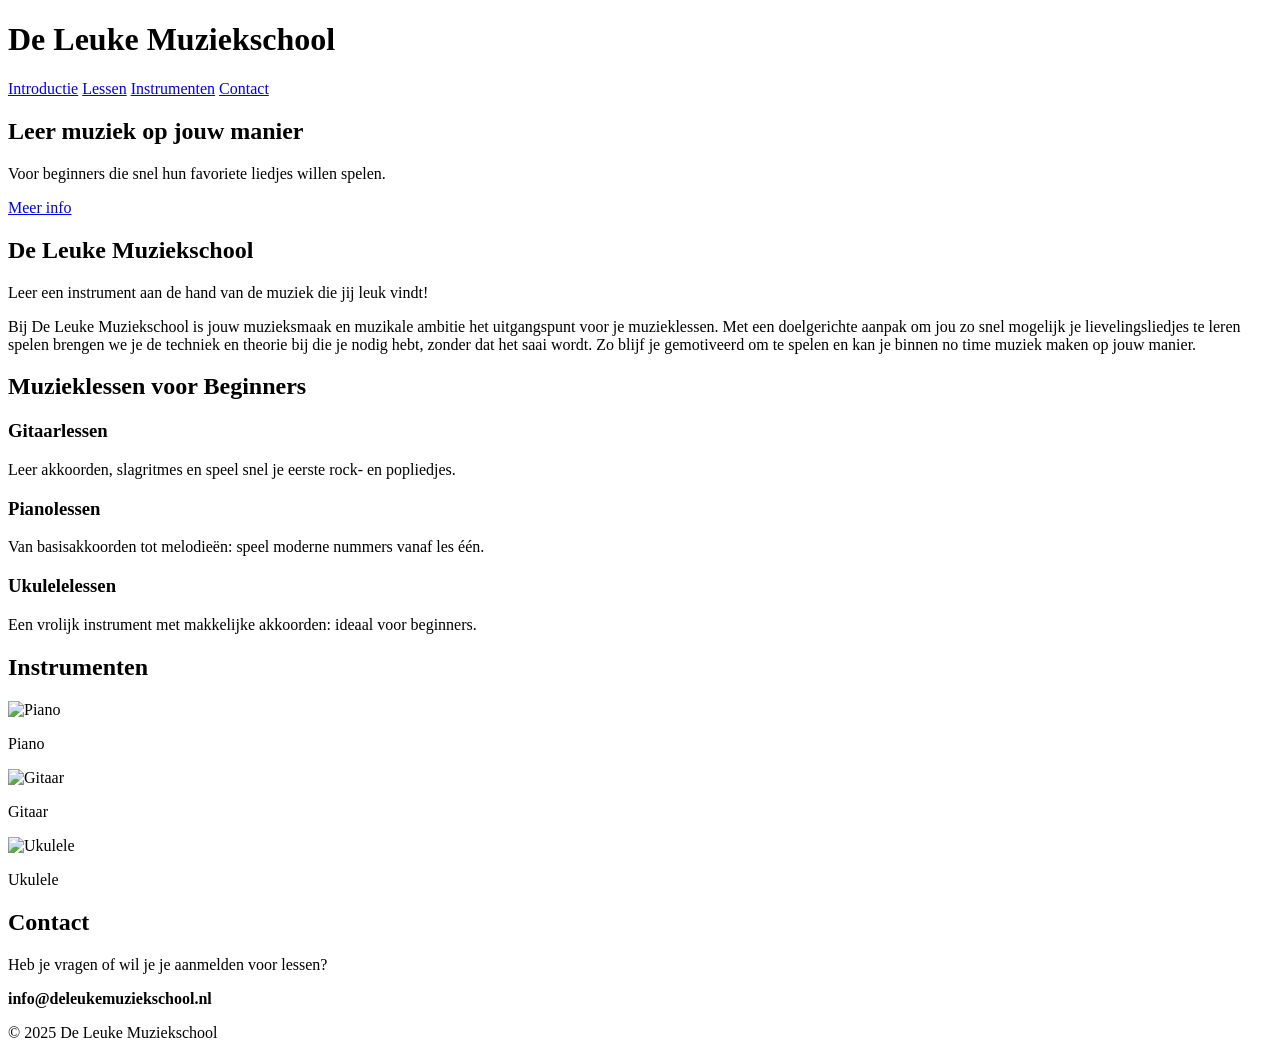
==== index.html @ 18254a3e "Create index.html" ====
<!DOCTYPE html>
<html lang="nl">
<head>
    <meta charset="UTF-8" />
    <meta name="viewport" content="width=device-width, initial-scale=1.0" />
    <title>De Leuke Muziekschool – Muzieklessen voor Beginners</title>
    <link rel="stylesheet" href="styles.css" />
</head>

<body>
    <header>
        <h1>De Leuke Muziekschool</h1>
        <nav>
            <a href="#intro">Introductie</a>
            <a href="#lessen">Lessen</a>
            <a href="#instrumenten">Instrumenten</a>
            <a href="#contact">Contact</a>
        </nav>
    </header>

    <section id="hero">
        <h2>Leer muziek op jouw manier</h2>
        <p>Voor beginners die snel hun favoriete liedjes willen spelen.</p>
        <a class="btn" href="#intro">Meer info</a>
    </section>

    <!-- Introductietekst -->
    <section id="intro">
        <h2>De Leuke Muziekschool</h2>
        <p>
            Leer een instrument aan de hand van de muziek die jij leuk vindt!
        </p>
        <p>
            Bij De Leuke Muziekschool is jouw muzieksmaak en muzikale ambitie het uitgangspunt
            voor je muzieklessen. Met een doelgerichte aanpak om jou zo snel mogelijk je
            lievelingsliedjes te leren spelen brengen we je de techniek en theorie bij die je
            nodig hebt, zonder dat het saai wordt. Zo blijf je gemotiveerd om te spelen en kan
            je binnen no time muziek maken op jouw manier.
        </p>
    </section>

    <section id="lessen">
        <h2>Muzieklessen voor Beginners</h2>

        <div class="card-container">
            <div class="card">
                <h3>Gitaarlessen</h3>
                <p>Leer akkoorden, slagritmes en speel snel je eerste rock- en popliedjes.</p>
            </div>

            <div class="card">
                <h3>Pianolessen</h3>
                <p>Van basisakkoorden tot melodieën: speel moderne nummers vanaf les één.</p>
            </div>

            <div class="card">
                <h3>Ukulelelessen</h3>
                <p>Een vrolijk instrument met makkelijke akkoorden: ideaal voor beginners.</p>
            </div>
        </div>
    </section>

    <!-- Instrument afbeeldingen -->
    <section id="instrumenten">
        <h2>Instrumenten</h2>

        <div class="img-row">
            <div class="img-card">
                <img src="piano.jpg" alt="Piano">
                <p>Piano</p>
            </div>

            <div class="img-card">
                <img src="guitar.jpg" alt="Gitaar">
                <p>Gitaar</p>
            </div>

            <div class="img-card">
                <img src="ukulele.jpg" alt="Ukulele">
                <p>Ukulele</p>
            </div>
        </div>
    </section>

    <section id="contact">
        <h2>Contact</h2>
        <p>Heb je vragen of wil je je aanmelden voor lessen?</p>
        <p><strong>info@deleukemuziekschool.nl</strong></p>
    </section>

    <footer>
        <p>© 2025 De Leuke Muziekschool</p>
    </footer>
</body>
</html>
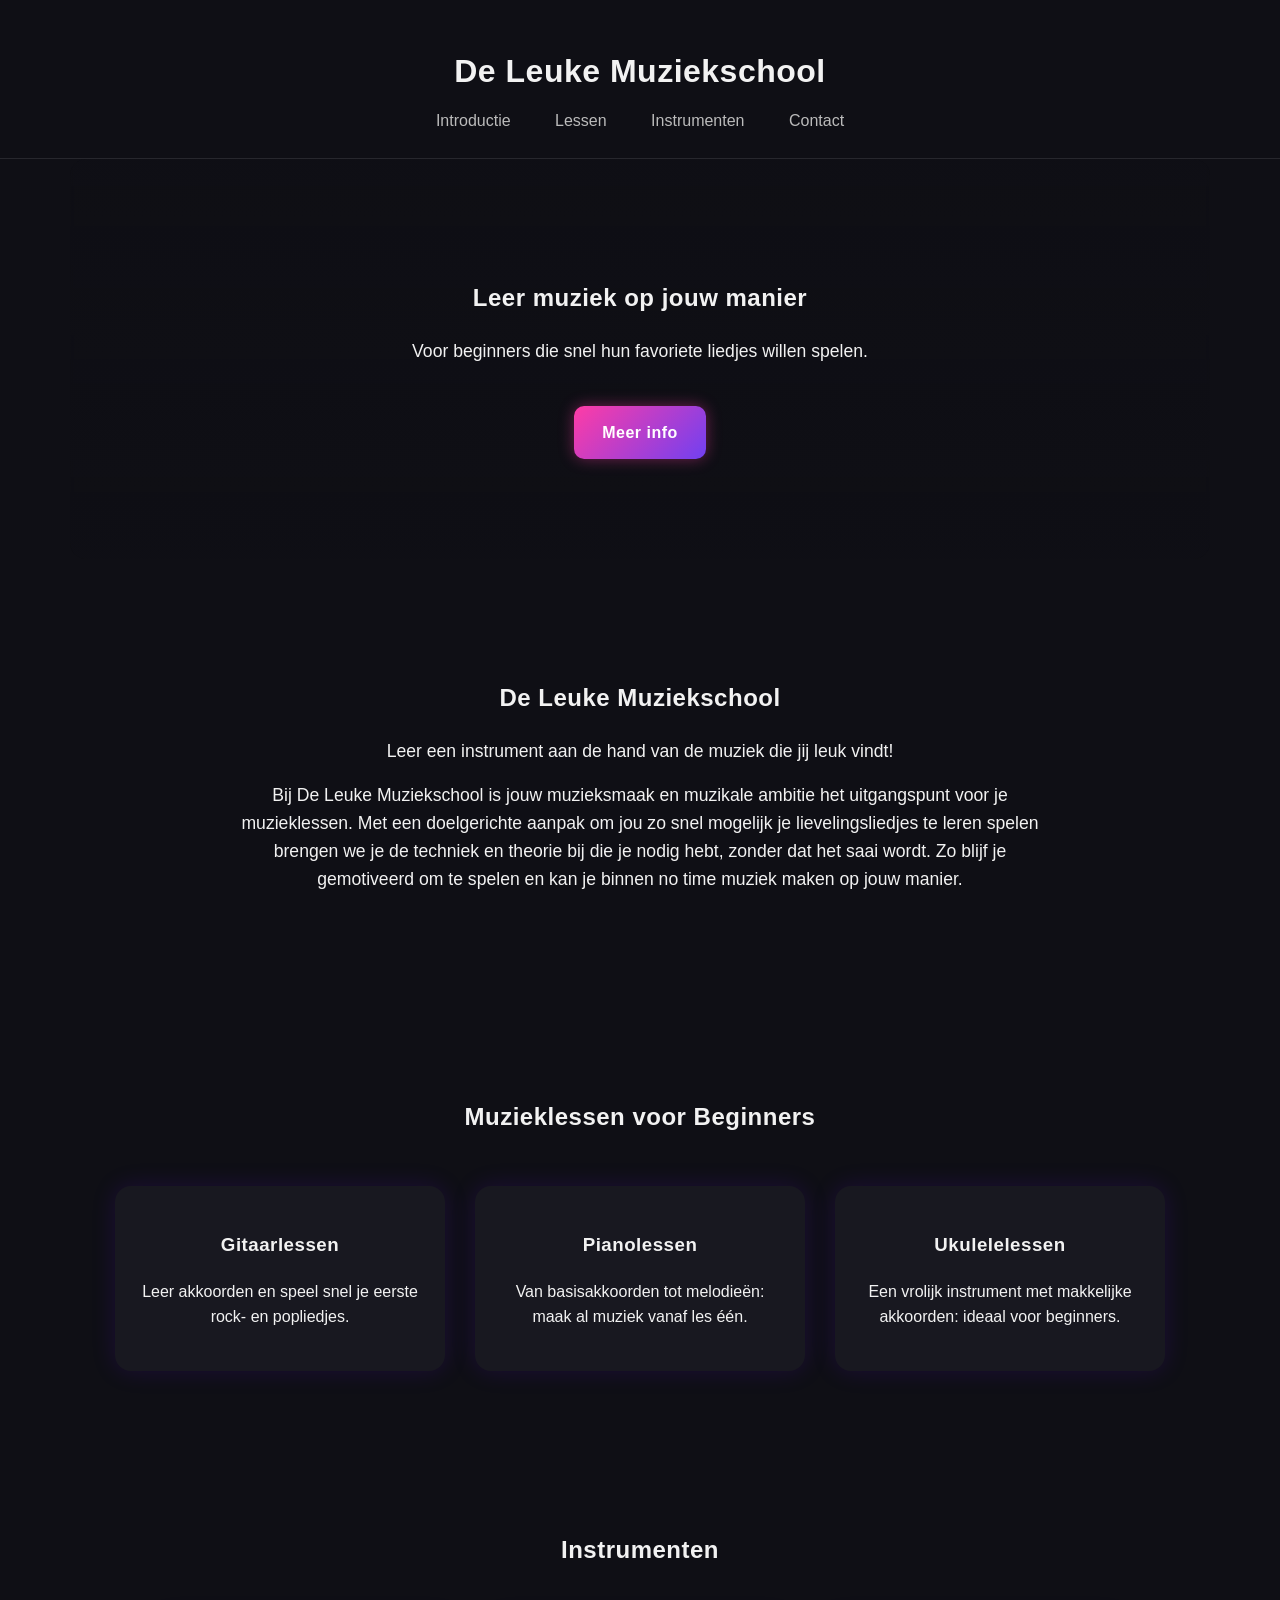
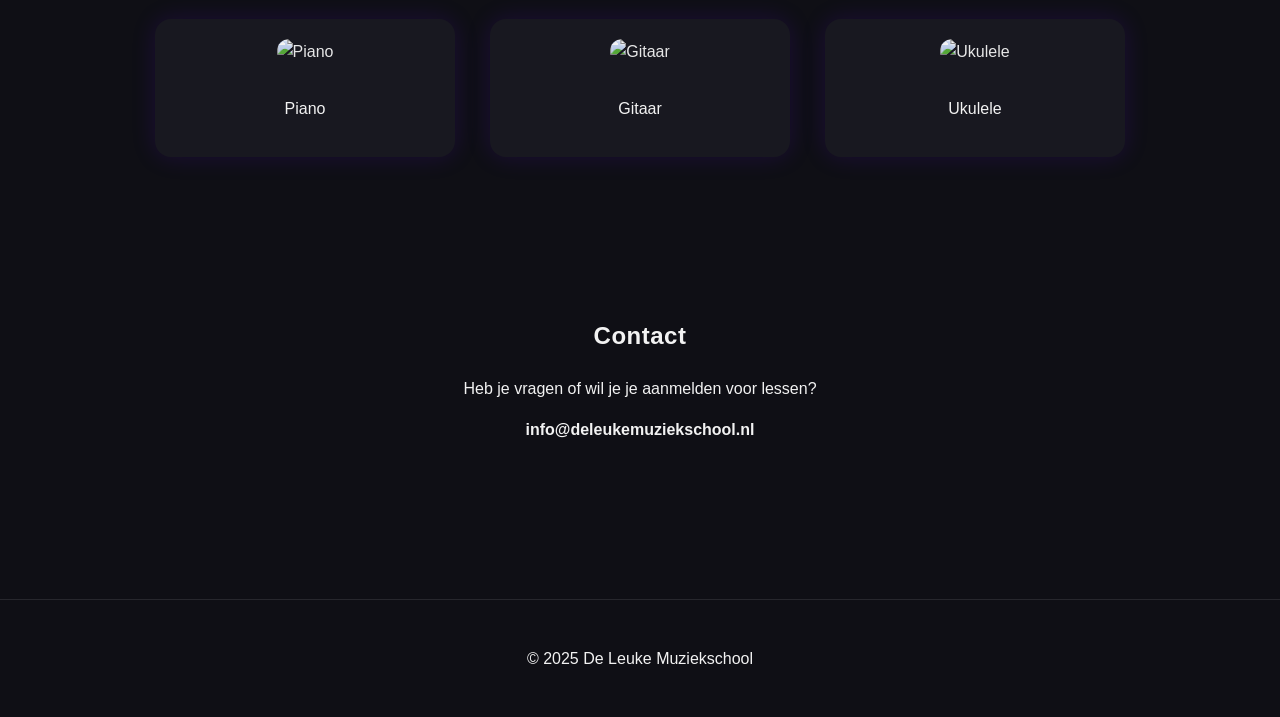
==== commit ddedaed8: "Update index.html" ====
--- a/index.html
+++ b/index.html
@@ -18,7 +18,7 @@
         </nav>
     </header>
 
-    <section id="hero">
+<section id="intro" class="bg-image" style="background-image: url('intro-bg.jpg');">
         <h2>Leer muziek op jouw manier</h2>
         <p>Voor beginners die snel hun favoriete liedjes willen spelen.</p>
         <a class="btn" href="#intro">Meer info</a>
@@ -45,12 +45,12 @@
         <div class="card-container">
             <div class="card">
                 <h3>Gitaarlessen</h3>
-                <p>Leer akkoorden, slagritmes en speel snel je eerste rock- en popliedjes.</p>
+                <p>Leer akkoorden en speel snel je eerste rock- en popliedjes.</p>
             </div>
 
             <div class="card">
                 <h3>Pianolessen</h3>
-                <p>Van basisakkoorden tot melodieën: speel moderne nummers vanaf les één.</p>
+                <p>Van basisakkoorden tot melodieën: maak al muziek vanaf les één.</p>
             </div>
 
             <div class="card">
--- a/styles.css
+++ b/styles.css
@@ -0,0 +1,197 @@
+/* GLOBAL */
+body {
+    margin: 0;
+    font-family: 'Inter', Arial, sans-serif;
+    background: #0f0f15;
+    color: #f2f2f2;
+    line-height: 1.6;
+}
+
+h1, h2, h3 {
+    font-weight: 700;
+    letter-spacing: 0.5px;
+}
+
+a {
+    transition: 0.3s ease;
+}
+
+/* HEADER */
+header {
+    background: #0f0f15;
+    border-bottom: 1px solid rgba(255,255,255,0.1);
+    padding: 25px;
+    text-align: center;
+}
+
+header h1 {
+    margin-bottom: 10px;
+    font-size: 2rem;
+}
+
+nav a {
+    color: #bbb;
+    margin: 0 20px;
+    text-decoration: none;
+    font-size: 1rem;
+    font-weight: 500;
+}
+
+nav a:hover {
+    color: #fff;
+}
+
+/* HERO SECTION */
+#hero {
+    padding: 100px 20px;
+    text-align: center;
+    background: linear-gradient(135deg, #1d1d29, #12121a);
+    color: #fff;
+}
+
+#hero h2 {
+    font-size: 2.5rem;
+    margin-bottom: 10px;
+}
+
+#hero p {
+    font-size: 1.2rem;
+    opacity: 0.8;
+}
+
+.btn {
+    background: linear-gradient(135deg, #ff3ca6, #7140f1);
+    color: white;
+    padding: 14px 28px;
+    text-decoration: none;
+    display: inline-block;
+    margin-top: 25px;
+    border-radius: 10px;
+    font-weight: 600;
+    letter-spacing: 0.5px;
+    box-shadow: 0 0 15px rgba(255, 60, 166, 0.4);
+}
+
+.btn:hover {
+    opacity: 0.9;
+    transform: translateY(-2px);
+}
+
+/* SECTION LAYOUT */
+section {
+    padding: 70px 20px;
+    max-width: 1100px;
+    margin: auto;
+    text-align: center;
+}
+
+#intro p {
+    max-width: 800px;
+    margin: 15px auto;
+    font-size: 1.1rem;
+}
+
+/* CARD SECTION */
+.card-container {
+    display: flex;
+    justify-content: center;
+    flex-wrap: wrap;
+    gap: 30px;
+    margin-top: 50px;
+}
+
+.card {
+    background: #181820;
+    width: 280px;
+    padding: 25px;
+    border-radius: 16px;
+    box-shadow: 0 0 25px rgba(100, 0, 255, 0.15);
+    transition: 0.3s ease;
+}
+
+.card:hover {
+    transform: translateY(-6px);
+    box-shadow: 0 0 35px rgba(255, 60, 166, 0.3);
+}
+
+/* IMAGE CARDS */
+.img-row {
+    display: flex;
+    justify-content: center;
+    flex-wrap: wrap;
+    gap: 35px;
+    margin-top: 50px;
+}
+
+.img-card {
+    background: #181820;
+    padding: 20px;
+    border-radius: 16px;
+    width: 260px;
+    box-shadow: 0 0 25px rgba(100, 0, 255, 0.15);
+    transition: 0.3s ease;
+}
+
+.img-card:hover {
+    transform: translateY(-6px);
+    box-shadow: 0 0 35px rgba(255, 60, 166, 0.3);
+}
+
+.img-card img {
+    width: 100%;
+    height: auto;
+    border-radius: 12px;
+    margin-bottom: 15px;
+    opacity: 0.95;
+}
+
+.img-card img:hover {
+    opacity: 1;
+}
+
+/* FOOTER */
+footer {
+    background: #0f0f15;
+    padding: 30px;
+    text-align: center;
+    margin-top: 70px;
+    border-top: 1px solid rgba(255,255,255,0.1);
+}
+
+/* INTRO SECTION WITH OPTIONAL BACKGROUND IMAGE */
+#intro {
+    position: relative;
+    padding: 100px 20px;
+    border-radius: 16px;
+    overflow: hidden;
+}
+
+/* The actual image */
+#intro.bg-image {
+    background-size: cover;
+    background-position: center;
+    background-repeat: no-repeat;
+}
+
+/* Gradient overlay for readability */
+#intro.bg-image::before {
+    content: "";
+    position: absolute;
+    top: 0;
+    left: 0;
+    width: 100%;
+    height: 100%;
+    background: linear-gradient(
+        rgba(15, 15, 21, 0.7),
+        rgba(15, 15, 21, 0.9)
+    );
+    backdrop-filter: blur(2px);
+    z-index: 0;
+}
+
+/* Make text appear above overlay */
+#intro * {
+    position: relative;
+    z-index: 1;
+}
+
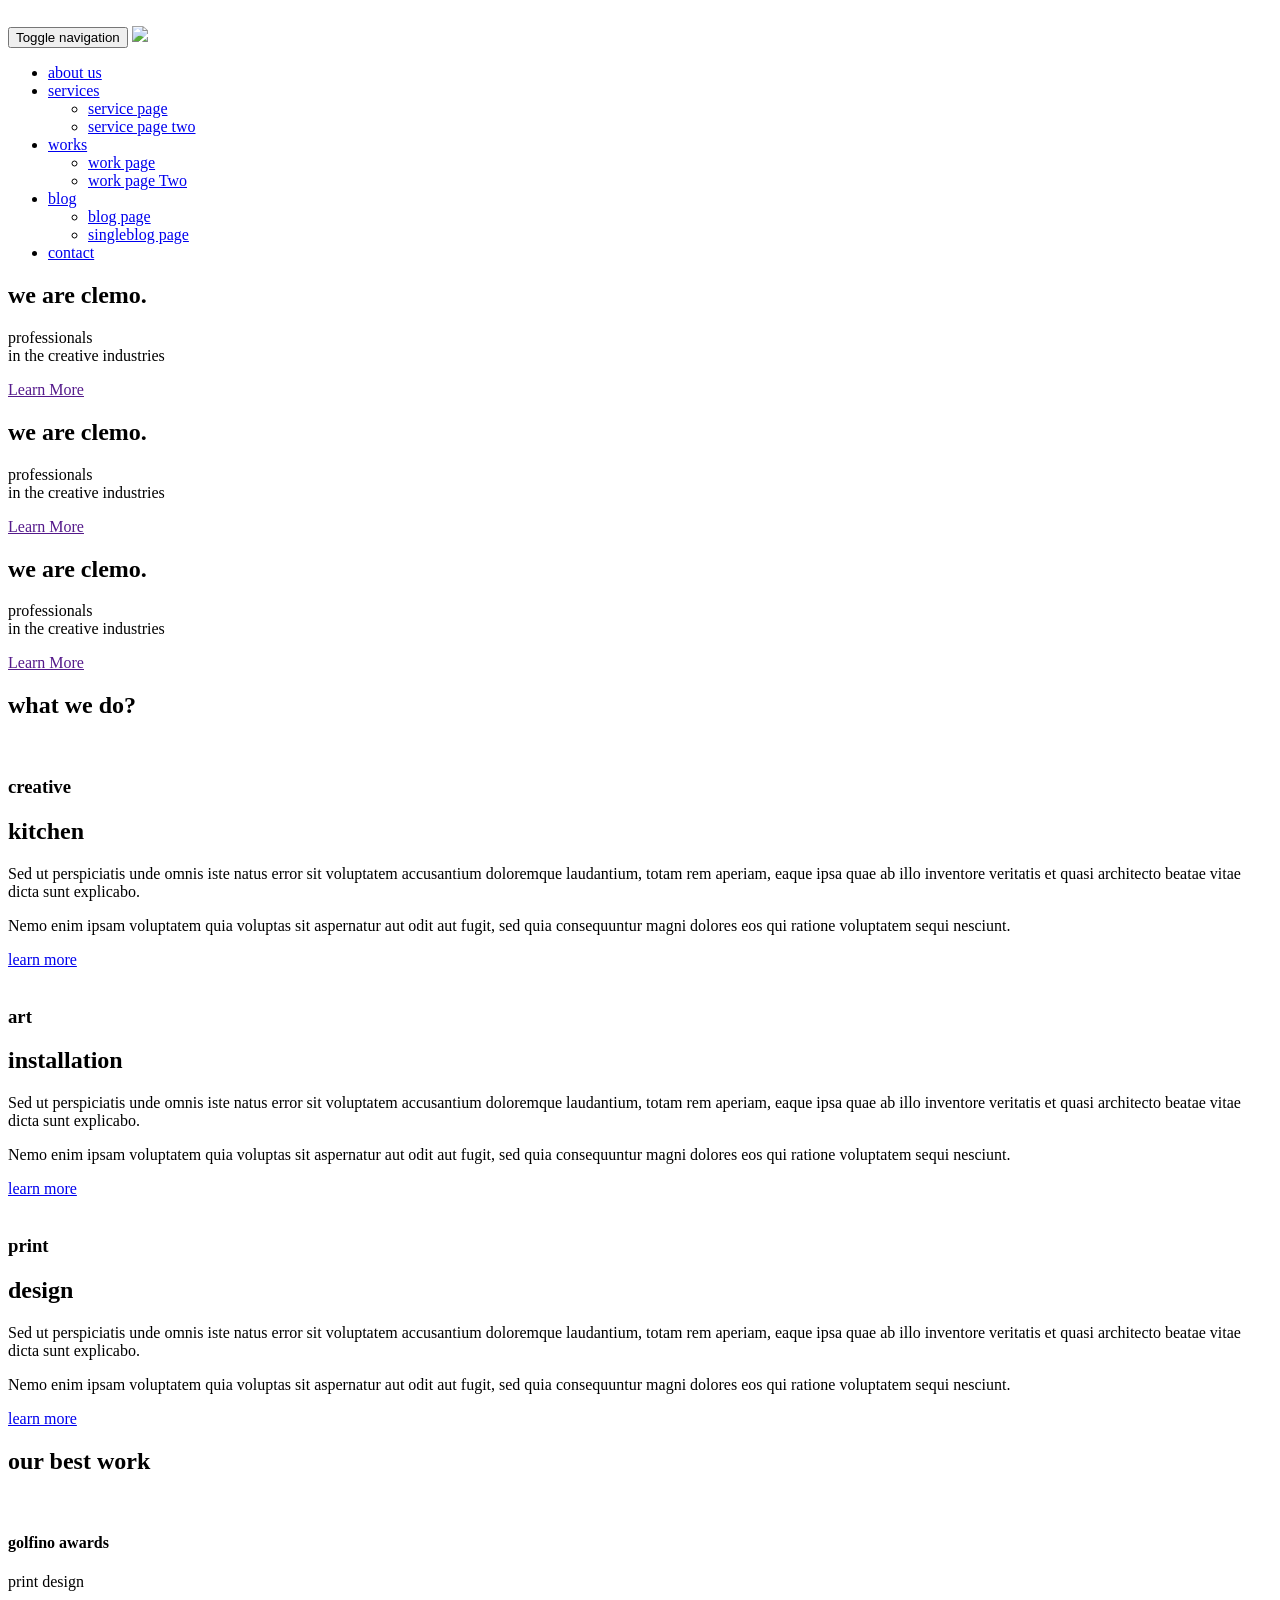
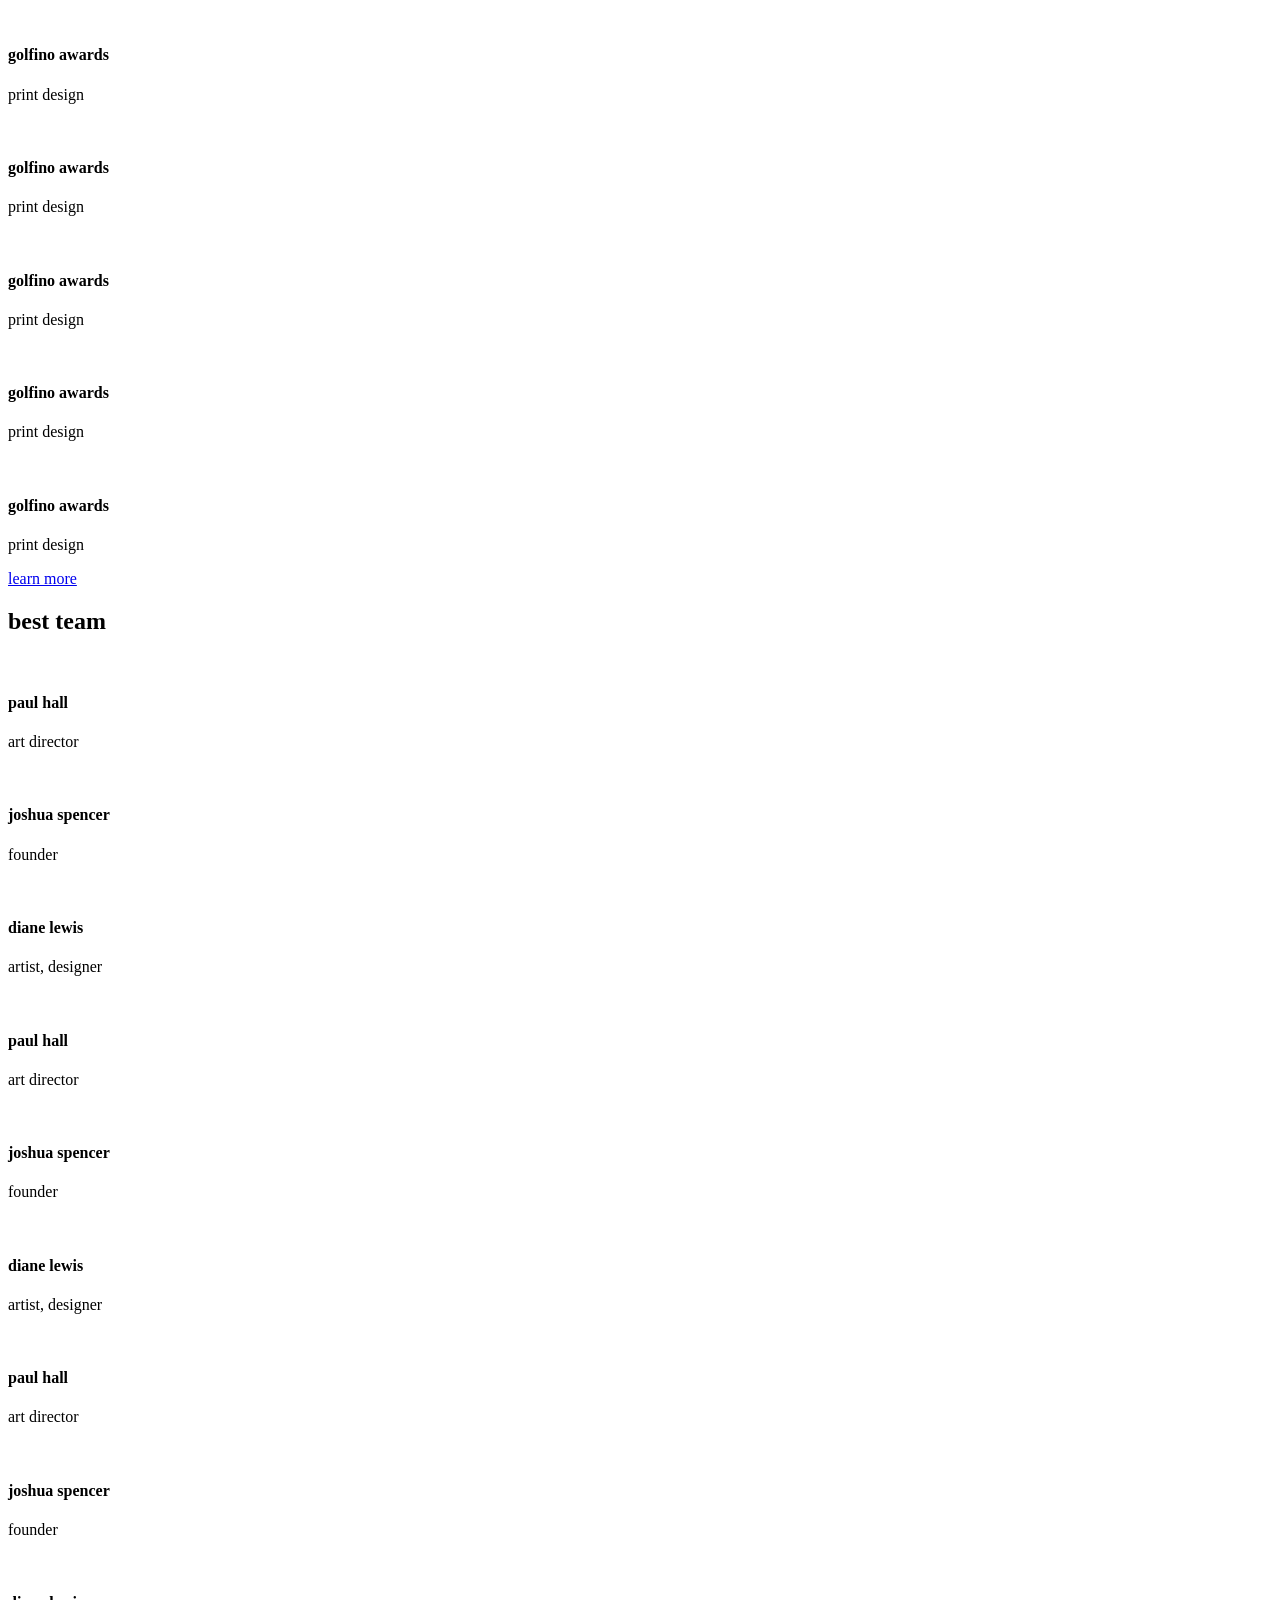
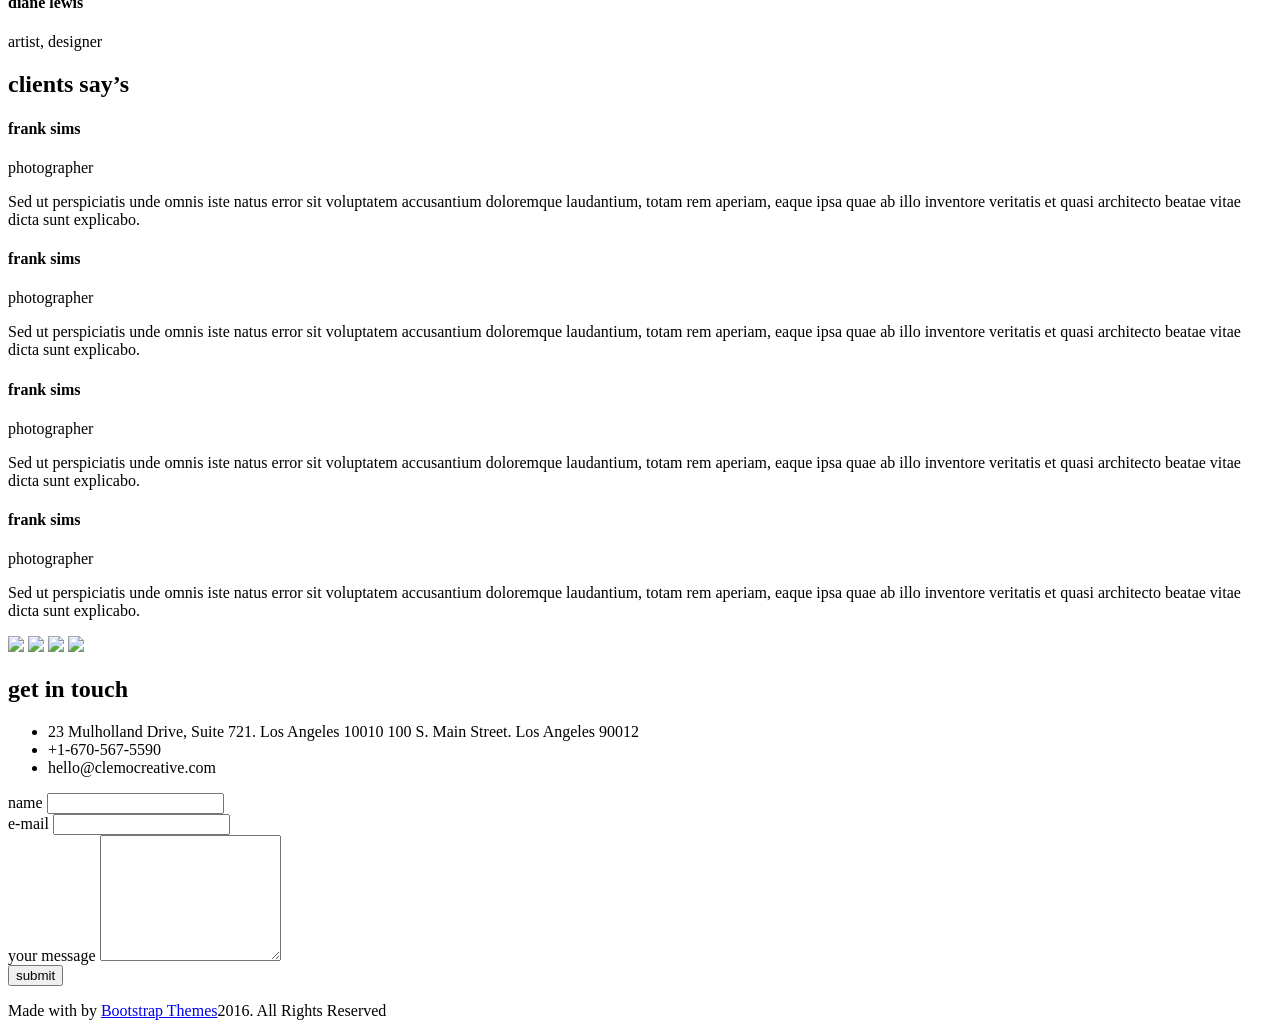
==== commit 1af80476: "djdjs" ====
--- a/index.html
+++ b/index.html
@@ -1,95 +1,723 @@
-<!DOCTYPE html>
-<html lang="nl">
-<head>
-    <meta charset="UTF-8" />
-    <meta name="viewport" content="width=device-width, initial-scale=1.0" />
-    <title>De Leuke Muziekschool – Muzieklessen voor Beginners</title>
-    <link rel="stylesheet" href="styles.css" />
-</head>
-
-<body>
-    <header>
-        <h1>De Leuke Muziekschool</h1>
-        <nav>
-            <a href="#intro">Introductie</a>
-            <a href="#lessen">Lessen</a>
-            <a href="#instrumenten">Instrumenten</a>
-            <a href="#contact">Contact</a>
-        </nav>
-    </header>
-
-<section id="intro" class="bg-image" style="background-image: url('intro-bg.jpg');">
-        <h2>Leer muziek op jouw manier</h2>
-        <p>Voor beginners die snel hun favoriete liedjes willen spelen.</p>
-        <a class="btn" href="#intro">Meer info</a>
-    </section>
-
-    <!-- Introductietekst -->
-    <section id="intro">
-        <h2>De Leuke Muziekschool</h2>
-        <p>
-            Leer een instrument aan de hand van de muziek die jij leuk vindt!
-        </p>
-        <p>
-            Bij De Leuke Muziekschool is jouw muzieksmaak en muzikale ambitie het uitgangspunt
-            voor je muzieklessen. Met een doelgerichte aanpak om jou zo snel mogelijk je
-            lievelingsliedjes te leren spelen brengen we je de techniek en theorie bij die je
-            nodig hebt, zonder dat het saai wordt. Zo blijf je gemotiveerd om te spelen en kan
-            je binnen no time muziek maken op jouw manier.
-        </p>
-    </section>
-
-    <section id="lessen">
-        <h2>Muzieklessen voor Beginners</h2>
-
-        <div class="card-container">
-            <div class="card">
-                <h3>Gitaarlessen</h3>
-                <p>Leer akkoorden en speel snel je eerste rock- en popliedjes.</p>
+<!doctype html>
+<!--[if lt IE 7]>      <html class="no-js lt-ie9 lt-ie8 lt-ie7" lang=""> <![endif]-->
+<!--[if IE 7]>         <html class="no-js lt-ie9 lt-ie8" lang=""> <![endif]-->
+<!--[if IE 8]>         <html class="no-js lt-ie9" lang=""> <![endif]-->
+<!--[if gt IE 8]><!--> <html class="no-js" lang=""> <!--<![endif]-->
+    <head>
+        <meta charset="utf-8">
+        <meta http-equiv="X-UA-Compatible" content="IE=edge,chrome=1">
+        <title>Clemo – Free HTML5 Multipurpose Portfolio Page Template</title>
+        <meta name="description" content="">
+        <meta name="viewport" content="width=device-width, initial-scale=1">
+        <link rel="apple-touch-icon" href="apple-touch-icon.png">
+
+
+        <!--Google fonts links-->
+        <link href="https://fonts.googleapis.com/css?family=Montserrat:400,700" rel="stylesheet">
+
+
+        <link rel="stylesheet" href="assets/css/fonticons.css">
+        <link rel="stylesheet" href="assets/css/slider-pro.css">
+        <!--<link rel="stylesheet" href="assets/css/stylesheet.css">-->
+        <link rel="stylesheet" href="assets/css/font-awesome.min.css">
+        <link rel="stylesheet" href="assets/css/bootstrap.min.css">
+
+
+        <!--For Plugins external css-->
+        <link rel="stylesheet" href="assets/css/plugins.css" />
+
+        <!--Theme custom css -->
+        <link rel="stylesheet" href="assets/css/style.css">
+
+        <!--Theme Responsive css-->
+        <link rel="stylesheet" href="assets/css/responsive.css" />
+
+        <script src="assets/js/vendor/modernizr-2.8.3-respond-1.4.2.min.js"></script>
+    </head>
+    <body data-spy="scroll" data-target=".navbar-collapse">
+        <!--[if lt IE 8]>
+            <p class="browserupgrade">You are using an <strong>outdated</strong> browser. Please <a href="http://browsehappy.com/">upgrade your browser</a> to improve your experience.</p>
+        <![endif]-->
+        <div class='preloader'><div class='loaded'>&nbsp;</div></div>
+        <header id="main_menu" class="header navbar-fixed-top">            
+            <div class="main_menu_bg">
+                <div class="container">
+                    <div class="row">
+                        <div class="nave_menu">
+                            <nav class="navbar navbar-default" id="navmenu">
+                                <div class="container-fluid">
+                                    <!-- Brand and toggle get grouped for better mobile display -->
+                                    <div class="navbar-header">
+                                        <button type="button" class="navbar-toggle collapsed" data-toggle="collapse" data-target="#bs-example-navbar-collapse-1" aria-expanded="false">
+                                            <span class="sr-only">Toggle navigation</span>
+                                            <span class="icon-bar"></span>
+                                            <span class="icon-bar"></span>
+                                            <span class="icon-bar"></span>
+                                        </button>
+                                        <a class="navbar-brand" href="index.html">
+                                            <img src="assets/images/logo.png"/>
+                                        </a>
+                                    </div>
+
+                                    <!-- Collect the nav links, forms, and other content for toggling -->
+
+
+
+                                    <div class="collapse navbar-collapse" id="bs-example-navbar-collapse-1">
+                                        <ul class="nav navbar-nav navbar-right">
+                                            <li><a href="aboutus.html">about us</a></li>
+                                            <li class="dropdown"><a href="#" class="dropdown-toggle" data-toggle="dropdown" role="button" aria-haspopup="true">services</a>
+                                                <ul class="dropdown-menu">
+                                                    <li><a href="service.html">service page</a></li>
+                                                    <li><a href="service1.html">service page two</a></li>
+                                                </ul>
+                                            </li>
+                                            <li class="dropdown"><a href="#" class="dropdown-toggle" data-toggle="dropdown" role="button" aria-haspopup="true">works</a>
+                                                <ul class="dropdown-menu">
+                                                    <li><a href="work.html">work page</a></li>
+                                                    <li><a href="work1.html">work page Two</a></li>
+                                                </ul>
+                                            </li>
+                                            <li class="dropdown"><a href="#" class="dropdown-toggle" data-toggle="dropdown" role="button" aria-haspopup="true">blog</a>
+                                                <ul class="dropdown-menu">
+                                                    <li><a href="blog.html">blog page</a></li>
+                                                    <li><a href="bloginner.html">singleblog page</a></li>
+                                                </ul>
+                                            </li>
+                                            <li><a href="contact.html">contact</a></li>
+                                        </ul>    
+                                    </div>
+
+                                </div>
+                            </nav>
+                        </div>	
+                    </div>
+
+                </div>
+
             </div>
-
-            <div class="card">
-                <h3>Pianolessen</h3>
-                <p>Van basisakkoorden tot melodieën: maak al muziek vanaf les één.</p>
+        </header> <!--End of header -->
+
+
+
+
+        <!-- Home Section -->
+        <section id="home" class="home">
+            <div class="container">
+                <div class="row">
+                    <div class="col-sm-12 ">
+                        <div class="main_home_slider text-center">
+
+
+                            <div class="single_home_slider">
+                                <div class="home-overlay"></div>
+                                <div class="main_home wow fadeInUp" data-wow-duration="700ms"> 
+
+                                    <h2>we are clemo.</h2>
+                                    <div class="separator"></div>
+                                    <p class="subtitle">professionals <br />
+                                        in the creative industries</p>
+                                    <div class="home_btn">
+                                        <a href="" class="btn">Learn More</a>
+                                    </div>
+                                </div>
+                            </div><!-- End of single_home_slider -->
+
+                            <div class="single_home_slider">
+                                <div class="home-overlay"></div>
+                                <div class="main_home wow fadeInUp" data-wow-duration="700ms">
+                                    <h2>we are clemo.</h2>
+                                    <div class="separator"></div>
+                                    <p class="subtitle">professionals <br />
+                                        in the creative industries</p>
+                                    <div class="home_btn">
+                                        <a href="" class="btn">Learn More</a>
+                                    </div>
+                                </div>
+                            </div><!-- End of single_home_slider -->
+
+                            <div class="single_home_slider">
+                                <div class="home-overlay"></div>
+                                <div class="main_home wow fadeInUp" data-wow-duration="700ms">
+                                    <h2>we are clemo.</h2>
+                                    <div class="separator"></div>
+                                    <p class="subtitle">professionals <br />
+                                        in the creative industries</p>
+                                    <div class="home_btn">
+                                        <a href="" class="btn">Learn More</a>
+                                    </div>
+                                </div>
+                            </div><!-- End of single_home_slider -->
+
+                        </div>
+                    </div>
+                </div>
             </div>
-
-            <div class="card">
-                <h3>Ukulelelessen</h3>
-                <p>Een vrolijk instrument met makkelijke akkoorden: ideaal voor beginners.</p>
-            </div>
+        </section><!-- End of Home Section -->
+
+
+
+
+        <!-- Service Section -->
+        <section id="service" class="service sections lightbg">
+            <div class="container">
+                <div class="row">
+                    <div class="col-sm-12">
+                        <div class="head_title text-center">
+                            <h1>what we do?</h1>
+                        </div><!-- End of head title -->
+
+                        <div class="main_service_area"> 
+                            <div class="single_service_area">
+                                <div class="row">
+                                    <div class="col-sm-6">
+                                        <div class="signle_service_left">
+                                            <img src="assets/images/service0.png" alt="" />
+                                        </div>
+                                    </div>
+                                    <div class="col-sm-5 col-sm-push-1">
+                                        <div class="single_service">
+                                            <h3>creative</h3>
+                                            <h2>kitchen</h2>
+                                            <div class="separator2"></div>
+                                            <p>Sed ut perspiciatis unde omnis iste natus error sit voluptatem accusantium doloremque laudantium, totam rem aperiam,
+                                                eaque ipsa quae ab illo inventore veritatis et quasi architecto beatae vitae dicta sunt explicabo.  </p>
+
+                                            <p>Nemo enim ipsam voluptatem quia voluptas sit aspernatur aut odit aut fugit, 
+                                                sed quia consequuntur magni dolores eos qui ratione voluptatem sequi nesciunt.</p>
+
+                                            <a href="https://bootstrapthemes.co" class="btn btn-default">learn more</a>
+                                        </div>
+                                    </div>
+                                </div>
+                            </div><!-- End of single service area -->
+
+                            <div class="single_service_area  margin-top-80">
+                                <div class="row">
+
+                                    <div class="col-sm-6 col-sm-push-6">
+                                        <div class="signle_service_left">
+                                            <img src="assets/images/service2.png" alt="" />
+                                        </div>
+                                    </div>
+
+                                    <div class="col-sm-5 col-sm-pull-6">
+                                        <div class="single_service">
+                                            <h3>art</h3>
+                                            <h2>installation</h2>
+                                            <div class="separator2"></div>
+                                            <p>Sed ut perspiciatis unde omnis iste natus error sit voluptatem accusantium doloremque laudantium, totam rem aperiam,
+                                                eaque ipsa quae ab illo inventore veritatis et quasi architecto beatae vitae dicta sunt explicabo.  </p>
+
+                                            <p>Nemo enim ipsam voluptatem quia voluptas sit aspernatur aut odit aut fugit, 
+                                                sed quia consequuntur magni dolores eos qui ratione voluptatem sequi nesciunt.</p>
+
+                                            <a href="https://bootstrapthemes.co" class="btn btn-default">learn more</a>
+                                        </div>
+                                    </div>
+
+                                </div>
+                            </div><!-- End of single service area -->
+
+                            <div class="single_service_area margin-top-80">
+                                <div class="row">
+                                    <div class="col-sm-6">
+                                        <div class="signle_service_left">
+                                            <img src="assets/images/service3.jpg" alt="" />
+                                        </div>
+                                    </div>
+                                    <div class="col-sm-5 col-sm-push-1">
+                                        <div class="single_service">
+                                            <h3>print</h3>
+                                            <h2>design</h2>
+                                            <div class="separator2"></div>
+                                            <p>Sed ut perspiciatis unde omnis iste natus error sit voluptatem accusantium doloremque laudantium, totam rem aperiam,
+                                                eaque ipsa quae ab illo inventore veritatis et quasi architecto beatae vitae dicta sunt explicabo.  </p>
+
+                                            <p>Nemo enim ipsam voluptatem quia voluptas sit aspernatur aut odit aut fugit, 
+                                                sed quia consequuntur magni dolores eos qui ratione voluptatem sequi nesciunt.</p>
+
+                                            <a href="https://bootstrapthemes.co" class="btn btn-default">learn more</a>
+                                        </div>
+                                    </div>
+                                </div>
+                            </div><!-- End of single service area -->
+                        </div>
+                    </div><!-- End of col-sm-12 -->
+                </div><!-- End of row -->
+            </div><!-- End of Container -->
+        </section><!-- End of Service Section -->
+
+        <!-- Work Section -->
+        <section id="work" class="work sections">
+            <div class="container">
+                <div class="row">
+                    <div class="main_mix_content text-center">
+                        <div class="head_title">
+                            <h1>our best work</h1>
+                        </div><!-- End of head title -->
+
+                        <div id="mixcontent" class="mixcontent text-center">
+                            <div class="col-sm-4 col-xs-12">
+                                <div class="single_mixi_portfolio">
+                                    <img src="assets/images/pf01.png" alt="" />
+                                    <div class="single_work_overlay">
+                                        <h4>golfino
+                                            awards</h4>
+                                        <div class="separator"></div>
+                                        <p>print design</p>
+                                    </div>
+                                </div>
+                            </div>
+                            <div class="col-sm-4 col-xs-12">
+                                <div class="single_mixi_portfolio">
+                                    <img src="assets/images/pf02.png" alt="" />
+                                    <div class="single_work_overlay single_work_overlay2">
+                                        <h4>golfino
+                                            awards</h4>
+                                        <div class="separator"></div>
+                                        <p>print design</p>
+                                    </div>
+                                </div>
+                            </div>
+                            <div class="col-sm-4 col-xs-12">
+                                <div class="single_mixi_portfolio">
+                                    <img src="assets/images/pf3.png" alt="" />
+                                    <div class="single_work_overlay">
+                                        <h4>golfino
+                                            awards</h4>
+                                        <div class="separator"></div>
+                                        <p>print design</p>
+                                    </div>
+                                </div>
+                            </div>
+                            <div class="col-sm-4 col-xs-12">
+                                <div class="single_mixi_portfolio">
+                                    <img src="assets/images/pf4.png" alt="" />
+                                    <div class="single_work_overlay single_work_overlay2">
+                                        <h4>golfino
+                                            awards</h4>
+                                        <div class="separator"></div>
+                                        <p>print design</p>
+                                    </div>
+                                </div>
+                            </div>
+
+                            <div class="col-sm-4 col-xs-12">
+                                <div class="single_mixi_portfolio">
+                                    <img src="assets/images/pf6.png" alt="" />
+                                    <div class="single_work_overlay single_work_overlay2">
+                                        <h4>golfino
+                                            awards</h4>
+                                        <div class="separator"></div>
+                                        <p>print design</p>
+                                    </div>
+                                </div>
+                            </div>
+
+                            <div class="col-sm-4 col-xs-12">
+                                <div class="single_mixi_portfolio">
+                                    <img src="assets/images/pf5.png" alt="" />
+                                    <div class="single_work_overlay">
+                                        <h4>golfino
+                                            awards</h4>
+                                        <div class="separator"></div>
+                                        <p>print design</p>
+                                    </div>
+                                </div>
+                            </div>
+                        </div>
+
+                        <a href="https://bootstrapthemes.co" class="btn">learn more</a>
+                    </div>                     
+                </div><!-- End of row -->
+            </div><!-- End of Contaier -->
+        </section><!-- End of portfolio Section -->        
+
+
+
+        <!-- Team Section -->
+        <section id="team" class="team colorsbg sections">
+            <div class="container">
+                <div class="row">
+                    <div class="main_team_area">
+                        <div class="head_title text-center">
+                            <h1>best team</h1>
+                        </div><!-- End of head title -->
+
+                        <div class="main_team text-center">
+                            <div class="single_team">
+                                <div class="col-sm-10 col-sm-offset-1">
+                                    <div class="row">
+                                        <div class="col-sm-4">
+                                            <div class="team">
+                                                <img class="img-circle" src="assets/images/team1.jpg" alt="" />
+                                                <h4>paul hall</h4>
+                                                <div class="separator"></div>
+                                                <p>art director</p>
+                                            </div>
+                                        </div> <!-- End of col-sm-4 --> 
+                                        <div class="col-sm-4">
+                                            <div class="team">
+                                                <img class="img-circle" src="assets/images/team2.jpg" alt="" />
+                                                <h4>joshua spencer</h4>
+                                                <div class="separator"></div>
+                                                <p>founder</p>
+                                            </div>
+                                        </div> <!-- End of col-sm-4 --> 
+                                        <div class="col-sm-4">
+                                            <div class="team">
+                                                <img class="img-circle" src="assets/images/team3.jpg" alt="" />
+                                                <h4>diane lewis</h4>
+                                                <div class="separator"></div>
+                                                <p>artist, designer</p>
+                                            </div>
+                                        </div><!-- End of col-sm-4 -->  
+                                    </div>
+                                </div><!-- End of col-sm-10 -->
+                            </div>
+                            <div class="single_team">
+                                <div class="col-sm-10 col-sm-offset-1">
+                                    <div class="row">
+                                        <div class="col-sm-4">
+                                            <div class="team">
+                                                <img class="img-circle" src="assets/images/team1.jpg" alt="" />
+                                                <h4>paul hall</h4>
+                                                <div class="separator"></div>
+                                                <p>art director</p>
+                                            </div>
+                                        </div> <!-- End of col-sm-4 --> 
+                                        <div class="col-sm-4">
+                                            <div class="team">
+                                                <img class="img-circle" src="assets/images/team1.jpg" alt="" />
+                                                <h4>joshua spencer</h4>
+                                                <div class="separator"></div>
+                                                <p>founder</p>
+                                            </div>
+                                        </div><!-- End of col-sm-4 -->  
+                                        <div class="col-sm-4">
+                                            <div class="team">
+                                                <img class="img-circle" src="assets/images/team1.jpg" alt="" />
+                                                <h4>diane lewis</h4>
+                                                <div class="separator"></div>
+                                                <p>artist, designer</p>
+                                            </div>
+                                        </div> <!-- End of col-sm-4 --> 
+                                    </div>
+                                </div><!-- End of col-sm-10 -->
+                            </div>
+                            <div class="single_team">
+                                <div class="col-sm-10 col-sm-offset-1">
+                                    <div class="row">
+                                        <div class="col-sm-4">
+                                            <div class="team">
+                                                <img class="img-circle" src="assets/images/team1.jpg" alt="" />
+                                                <h4>paul hall</h4>
+                                                <div class="separator"></div>
+                                                <p>art director</p>
+                                            </div>
+                                        </div><!-- End of col-sm-4 -->  
+                                        <div class="col-sm-4">
+                                            <div class="team">
+                                                <img class="img-circle" src="assets/images/team1.jpg" alt="" />
+                                                <h4>joshua spencer</h4>
+                                                <div class="separator"></div>
+                                                <p>founder</p>
+                                            </div>
+                                        </div> <!-- End of col-sm-4 --> 
+                                        <div class="col-sm-4">
+                                            <div class="team">
+                                                <img class="img-circle" src="assets/images/team1.jpg" alt="" />
+                                                <h4>diane lewis</h4>
+                                                <div class="separator"></div>
+                                                <p>artist, designer</p>
+                                            </div>
+                                        </div><!-- End of col-sm-4 -->  
+                                    </div>
+                                </div><!-- End of col-sm-10 -->
+                            </div>
+                        </div>
+                    </div>
+                </div><!-- End of row -->
+            </div><!-- End of Contaier -->
+        </section><!-- End of portfolio Section --> 
+
+
+
+        <!-- Clients Section -->
+        <section id="clients" class="clients sections">
+            <div class="container">
+                <div class="row">
+                    <div class="col-sm-12">
+                        <div class="main_clients_area text-center">
+                            <div class="head_title">
+                                <h1>clients say’s</h1>
+                            </div><!-- End of head title -->
+
+                            <div id="example3" class="slider-pro">
+                                <div class="sp-slides sps_slider">
+                                    <div class="sp-slide">
+                                        <div class="col-sm-12">
+                                            <div class="row">
+                                                <div class="col-sm-6 col-xs-6">
+                                                    <div class="single_left_text text-right">
+                                                        <h4 class="sp-layer" 
+                                                            data-horizontal="right" data-vertical="0" data-width="81%"
+                                                            data-show-transition="left" data-show-delay="200">
+                                                            frank sims
+                                                        </h4>
+
+                                                        <div class="separator sp-layer sp-black" data-horizontal="340" data-vertical="70"></div>
+
+                                                        <p class="sp-layer" 
+                                                           data-horizontal="right" data-vertical="100" data-width="81%" 
+                                                           data-show-transition="left" data-show-delay="400">
+                                                            photographer
+                                                        </p>
+
+                                                    </div>
+                                                </div><!-- End of col-sm-6 -->
+                                                <div class="col-sm-6 col-xs-6">
+                                                    <div class="single_right_text text-left">
+                                                        <p class="sp-layer right_sp_layer" data-width="100%">Sed ut perspiciatis unde omnis iste natus error sit voluptatem accusantium doloremque laudantium, 
+                                                            totam rem aperiam, eaque ipsa quae ab illo inventore veritatis et quasi architecto beatae vitae dicta sunt explicabo. </p>
+                                                    </div>
+                                                </div><!-- End of col-sm-6 -->
+                                            </div>
+                                        </div><!-- End of col-sm-12 -->
+                                    </div>
+                                    <div class="sp-slide">
+                                        <div class="col-sm-12">
+                                            <div class="row">
+                                                <div class="col-sm-6 col-xs-6">
+                                                    <div class="single_left_text text-right">
+                                                        <h4 class="sp-layer" 
+                                                            data-horizontal="right" data-vertical="0" data-width="81%"
+                                                            data-show-transition="left" data-show-delay="200">
+                                                            frank sims
+                                                        </h4>
+
+                                                        <div class="separator sp-layer sp-black" data-horizontal="340" data-vertical="70"></div>
+
+                                                        <p class="sp-layer" 
+                                                           data-horizontal="right" data-vertical="100" data-width="81%" 
+                                                           data-show-transition="left" data-show-delay="400">
+                                                            photographer
+                                                        </p>
+
+                                                    </div>
+                                                </div><!-- End of col-sm-6 -->
+                                                <div class="col-sm-6 col-xs-6">
+                                                    <div class="single_right_text text-left">
+                                                        <p class="sp-layer right_sp_layer" data-width="100%">Sed ut perspiciatis unde omnis iste natus error sit voluptatem accusantium doloremque laudantium, 
+                                                            totam rem aperiam, eaque ipsa quae ab illo inventore veritatis et quasi architecto beatae vitae dicta sunt explicabo. </p>
+                                                    </div>
+                                                </div><!-- End of col-sm-6 -->
+                                            </div>
+                                        </div><!-- End of col-sm-12 -->
+                                    </div>
+                                    <div class="sp-slide">
+                                        <div class="col-sm-12">
+                                            <div class="row">
+                                                <div class="col-sm-6 col-xs-6">
+                                                    <div class="single_left_text text-right">
+                                                        <h4 class="sp-layer" 
+                                                            data-horizontal="right" data-vertical="0" data-width="81%"
+                                                            data-show-transition="left" data-show-delay="200">
+                                                            frank sims
+                                                        </h4>
+
+                                                        <div class="separator sp-layer sp-black" data-horizontal="340" data-vertical="70"></div>
+
+                                                        <p class="sp-layer" 
+                                                           data-horizontal="right" data-vertical="100" data-width="81%" 
+                                                           data-show-transition="left" data-show-delay="400">
+                                                            photographer
+                                                        </p>
+
+                                                    </div>
+                                                </div><!-- End of col-sm-6 -->
+                                                <div class="col-sm-6 col-xs-6">
+                                                    <div class="single_right_text text-left">
+                                                        <p class="sp-layer right_sp_layer" data-width="100%">Sed ut perspiciatis unde omnis iste natus error sit voluptatem accusantium doloremque laudantium, 
+                                                            totam rem aperiam, eaque ipsa quae ab illo inventore veritatis et quasi architecto beatae vitae dicta sunt explicabo. </p>
+                                                    </div>
+                                                </div><!-- End of col-sm-6 -->
+                                            </div>
+                                        </div><!-- End of col-sm-12 -->
+                                    </div>
+                                    <div class="sp-slide">
+                                        <div class="col-sm-12">
+                                            <div class="row">
+                                                <div class="col-sm-6 col-xs-6">
+                                                    <div class="single_left_text text-right">
+                                                        <h4 class="sp-layer" 
+                                                            data-horizontal="right" data-vertical="0" data-width="81%"
+                                                            data-show-transition="left" data-show-delay="200">
+                                                            frank sims
+                                                        </h4>
+
+                                                        <div class="separator sp-layer sp-black" data-horizontal="340" data-vertical="70"></div>
+
+                                                        <p class="sp-layer" 
+                                                           data-horizontal="right" data-vertical="100" data-width="81%" 
+                                                           data-show-transition="left" data-show-delay="400">
+                                                            photographer
+                                                        </p>
+
+                                                    </div>
+                                                </div><!-- End of col-sm-6 -->
+                                                <div class="col-sm-6 col-xs-6">
+                                                    <div class="single_right_text text-left">
+                                                        <p class="sp-layer right_sp_layer" data-width="100%">Sed ut perspiciatis unde omnis iste natus error sit voluptatem accusantium doloremque laudantium, 
+                                                            totam rem aperiam, eaque ipsa quae ab illo inventore veritatis et quasi architecto beatae vitae dicta sunt explicabo. </p>
+                                                    </div>
+                                                </div><!-- End of col-sm-6 -->
+                                            </div>
+                                        </div><!-- End of col-sm-12 -->
+                                    </div>
+                                </div>
+
+                                <div class="sp-thumbnails">
+                                    <img class="sp-thumbnail" src="assets/images/c1.png"/>
+                                    <img class="sp-thumbnail" src="assets/images/c1.png"/>
+                                    <img class="sp-thumbnail" src="assets/images/c1.png"/>
+                                    <img class="sp-thumbnail" src="assets/images/c1.png"/>
+                                </div>
+                            </div>
+                        </div>
+                    </div><!-- End of col-sm-12 -->
+                </div><!-- End of row -->
+            </div><!-- End of Contaier -->
+        </section><!-- End of portfolio Section --> 
+
+
+        <!-- Contact Section -->
+        <section id="contact" class="contact">
+            <div class="overlay"></div>
+            <div class="container">
+                <div class="row">
+                    <div class="col-sm-12">
+                        <div class="main_contact sections">
+                            <div class="head_title text-center whitetext">
+                                <h1>get in touch</h1>
+                            </div><!-- End of head title -->
+
+                            <div class="row">
+                                <div class="contact_contant">
+                                    <div class="col-sm-6 col-xs-12">
+                                        <div class="single_message_right_info whitetext">
+                                            <ul>
+                                                <li><i class="fa fa-map-marker"></i> <span>23 Mulholland Drive, Suite 721. Los Angeles 10010
+                                                        100 S. Main Street. Los Angeles 90012</span></li>
+
+                                                <li><i class="fa fa-mobile-phone"></i> <span>+1-670-567-5590</span></li>
+
+                                                <li><i class="fa fa-envelope-o"></i> <span>hello@clemocreative.com</span></li>
+                                            </ul>
+
+                                            <div class="contact_socail transition">
+                                                <a href=""><i class="fa fa-facebook img-circle"></i></a>
+                                                <a href=""><i class="fa fa-twitter img-circle"></i></a>
+                                                <a href=""><i class="fa fa-google-plus img-circle"></i></a>
+                                                <a href=""><i class="fa fa-pinterest img-circle"></i></a>
+                                                <a href=""><i class="fa fa-instagram img-circle"></i></a>
+                                            </div>
+                                        </div>
+                                    </div><!-- End of col-sm-6 -->
+
+                                    <div class="col-sm-6 col-xs-12">
+                                        <div class="single_contant_left margin-top-60">
+                                            <form action="#" id="formid">
+                                                <!--<div class="col-lg-8 col-md-8 col-sm-10 col-lg-offset-2 col-md-offset-2 col-sm-offset-1">-->
+
+                                                <div class="form-group">
+                                                    <label>name</label>
+                                                    <input type="text" class="form-control" name="name" required="">
+                                                </div>
+
+                                                <div class="form-group">
+                                                    <label>e-mail</label>
+                                                    <input type="email" class="form-control" name="email" required="">
+                                                </div>
+
+                                                <div class="form-group">
+                                                    <label>your message</label>
+                                                    <textarea class="form-control" name="message" rows="8"></textarea>
+                                                </div>
+
+                                                <div class="">
+                                                    <input type="submit" value="submit" class="btn btn-default">
+                                                </div>
+                                                <!--</div>--> 
+                                            </form>
+                                        </div>
+                                    </div>
+                                </div> <!-- End of messsage contant-->
+                            </div>
+                        </div>
+                    </div><!-- End of col-sm-12 -->
+                </div><!-- End of row -->
+            </div><!-- End of Contaier -->
+        </section><!-- End of portfolio Section --> 
+
+
+
+        <!-- footer Section -->
+        <footer id="footer" class="footer">
+            <div class="container">
+                <div class="main_footer">
+                    <div class="row">
+                        <div class="col-sm-12">
+                            <div class="copyright_text text-center">
+                                <p class=" wow fadeInRight" data-wow-duration="1s">Made with <i class="fa fa-heart"></i> by <a target="_blank" href="https://bootstrapthemes.co">Bootstrap Themes</a>2016. All Rights Reserved</p>
+                            </div>
+                        </div>
+                    </div>
+                </div>
+            </div><!-- End of container -->
+        </footer><!-- End of footer -->
+
+
+
+        <!-- START SCROLL TO TOP  -->
+
+        <div class="scrollup">
+            <a href="#"><i class="fa fa-chevron-up"></i></a>
         </div>
-    </section>
-
-    <!-- Instrument afbeeldingen -->
-    <section id="instrumenten">
-        <h2>Instrumenten</h2>
-
-        <div class="img-row">
-            <div class="img-card">
-                <img src="piano.jpg" alt="Piano">
-                <p>Piano</p>
-            </div>
-
-            <div class="img-card">
-                <img src="guitar.jpg" alt="Gitaar">
-                <p>Gitaar</p>
-            </div>
-
-            <div class="img-card">
-                <img src="ukulele.jpg" alt="Ukulele">
-                <p>Ukulele</p>
-            </div>
-        </div>
-    </section>
-
-    <section id="contact">
-        <h2>Contact</h2>
-        <p>Heb je vragen of wil je je aanmelden voor lessen?</p>
-        <p><strong>info@deleukemuziekschool.nl</strong></p>
-    </section>
-
-    <footer>
-        <p>© 2025 De Leuke Muziekschool</p>
-    </footer>
-</body>
+
+        <script src="assets/js/vendor/jquery-1.11.2.min.js"></script>
+        <script src="assets/js/vendor/bootstrap.min.js"></script>
+
+        <script src="assets/js/jquery.easing.1.3.js"></script>
+        <script src="assets/js/masonry/masonry.min.js"></script>
+        <script type="text/javascript">
+            $('.mixcontent').masonry();
+        </script>
+
+        <script src="assets/js/jquery.sliderPro.min.js"></script>
+        <script type="text/javascript">
+            $(document).ready(function ($) {
+                $('#example3').sliderPro({
+                    width: 960,
+                    height: 200,
+                    fade: true,
+                    arrows: false,
+                    buttons: true,
+                    fullScreen: false,
+                    shuffle: true,
+                    smallSize: 500,
+                    mediumSize: 1000,
+                    largeSize: 3000,
+                    thumbnailArrows: true,
+                    autoplay: false,
+                    thumbnailsContainerSize: 960
+
+                });
+            });
+        </script>
+        <script src="assets/js/plugins.js"></script>
+        <script src="assets/js/main.js"></script>
+
+    </body>
 </html>
